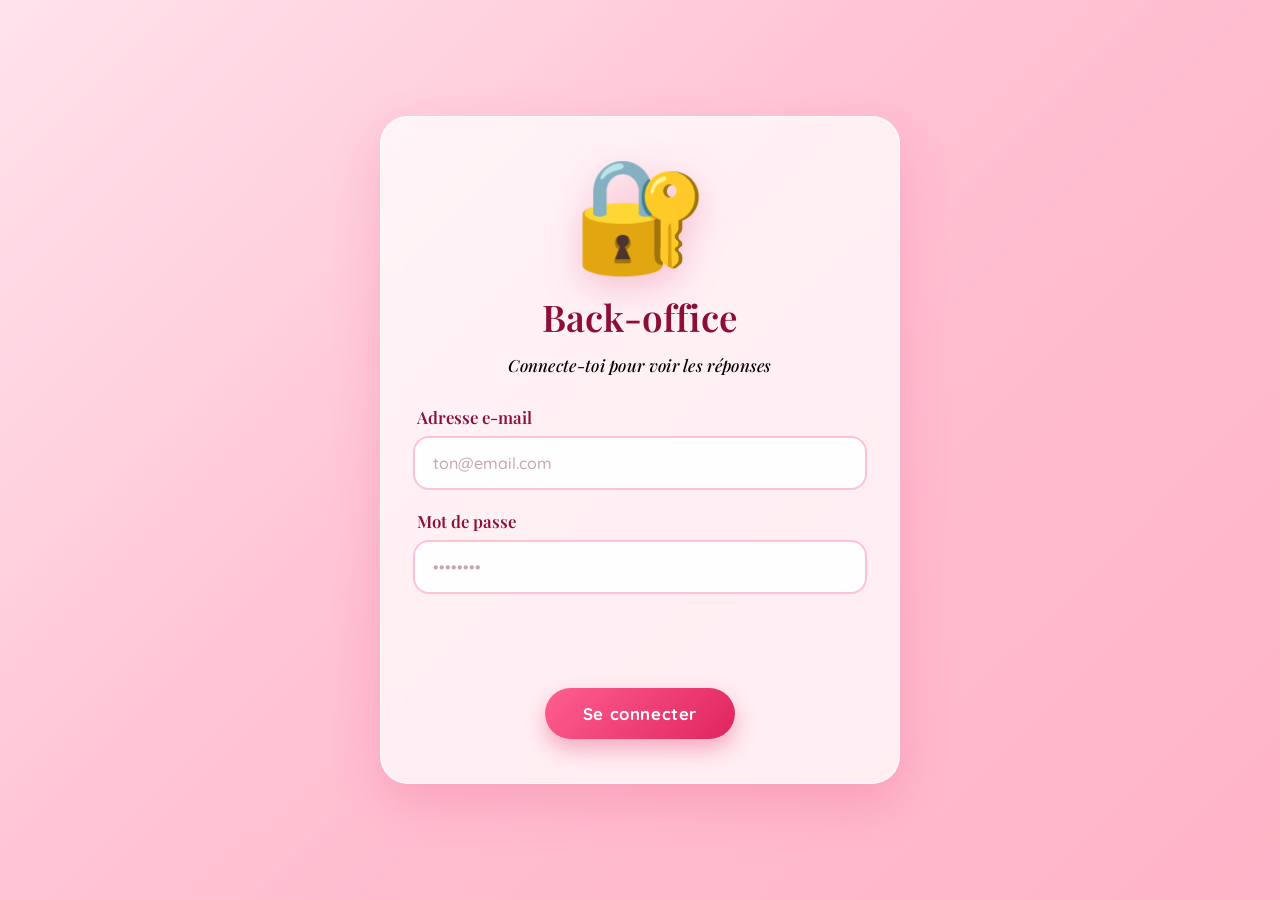
==== admin/index.html @ 44190cdc "Ajout du back-office et du responsive mobile - Tailles fluides, plus de debordement, boutons Oui/Non" ====
<!DOCTYPE html>
<html lang="fr">
<head>
  <meta charset="UTF-8">
  <meta name="viewport" content="width=device-width, initial-scale=1.0">
  <meta name="robots" content="noindex, nofollow">
  <title>Back-office — Irene</title>

  <link rel="preconnect" href="https://fonts.googleapis.com">
  <link rel="preconnect" href="https://fonts.gstatic.com" crossorigin>
  <link href="https://fonts.googleapis.com/css2?family=Playfair+Display:ital,wght@0,500;0,600;1,500&family=Quicksand:wght@400;500;600;700&display=swap" rel="stylesheet">

  <link rel="stylesheet" href="../style.css">
  <link rel="stylesheet" href="admin.css">
</head>
<body class="admin">

  <!-- ===== Connexion ===== -->
  <main class="carte carte-admin" id="ecranConnexion">
    <div class="illustration">
      <span class="emoji emoji-cadenas">🔐</span>
    </div>

    <h1 class="question">Back-office</h1>
    <p class="sous-titre">Connecte-toi pour voir les réponses</p>

    <form class="champs" id="formConnexion">
      <label class="champ" for="email">
        <span class="champ-titre">Adresse e-mail</span>
        <input class="saisie" type="email" id="email" autocomplete="username"
               placeholder="ton@email.com" required>
      </label>

      <label class="champ" for="motdepasse">
        <span class="champ-titre">Mot de passe</span>
        <input class="saisie" type="password" id="motdepasse" autocomplete="current-password"
               placeholder="••••••••" required>
      </label>

      <p class="erreur" id="erreur"></p>

      <div class="boutons">
        <button type="submit" class="btn btn-oui" id="btnConnexion">Se connecter</button>
      </div>
    </form>
  </main>

  <!-- ===== Tableau de bord ===== -->
  <main class="carte carte-admin carte-large cachee" id="ecranTableau">

    <header class="entete-admin">
      <div>
        <h1 class="titre-admin">Les réponses d'Irène</h1>
        <p class="sous-titre-admin" id="compteur">—</p>
      </div>
      <div class="actions-admin">
        <button type="button" class="btn-mini" id="btnRafraichir">↻ Rafraîchir</button>
        <button type="button" class="btn-mini btn-mini-sortie" id="btnDeconnexion">Se déconnecter</button>
      </div>
    </header>

    <div class="stats" id="stats"></div>

    <div class="liste" id="liste"></div>

  </main>

  <script src="../config.js"></script>
  <script src="admin.js"></script>
</body>
</html>
---- style.css ----
/* ---------- Base ---------- */
:root {
  --titre: "Playfair Display", Georgia, "Times New Roman", serif;
  --texte: "Quicksand", "Segoe UI", system-ui, sans-serif;
  --plume: "Great Vibes", "Segoe Script", "Brush Script MT", cursive;
}

* {
  margin: 0;
  padding: 0;
  box-sizing: border-box;
}

html {
  -webkit-text-size-adjust: 100%; /* iOS ne grossit pas le texte tout seul */
}

body {
  min-height: 100vh;
  min-height: 100dvh; /* tient compte des barres de navigation mobiles */
  display: flex;
  align-items: center;
  justify-content: center;
  padding: clamp(14px, 4vw, 24px);
  font-family: var(--texte);
  background: linear-gradient(135deg, #ffe3ec 0%, #ffc2d4 45%, #ffb3c6 100%);
  background-attachment: fixed;
  overflow-x: hidden;   /* jamais de défilement horizontal */
  overflow-y: auto;     /* mais on peut défiler si la carte est haute */
  -webkit-tap-highlight-color: transparent;
}

/* ---------- Carte ---------- */
.carte {
  position: relative;
  z-index: 2;
  width: min(520px, 100%);
  margin: auto;
  padding: clamp(26px, 6vw, 40px) clamp(18px, 5vw, 32px) clamp(30px, 7vw, 44px);
  text-align: center;
  background: rgba(255, 255, 255, 0.75);
  backdrop-filter: blur(10px);
  border: 1px solid rgba(255, 255, 255, 0.9);
  border-radius: 28px;
  box-shadow: 0 20px 50px rgba(224, 36, 94, 0.18);
  animation: apparition 0.7s ease both;
}

@keyframes apparition {
  from { opacity: 0; transform: translateY(24px) scale(0.96); }
  to   { opacity: 1; transform: translateY(0) scale(1); }
}

/* ---------- Pages (on n'en affiche qu'une à la fois) ---------- */
.page {
  display: none;
}

.page.active {
  display: block;
  animation: apparition 0.5s ease both;
}

/* ---------- Image / coeur ---------- */
.illustration {
  margin-bottom: clamp(16px, 4vw, 26px);
}

.coeur {
  width: clamp(96px, 26vw, 140px);
  height: auto;
  filter: drop-shadow(0 10px 18px rgba(224, 36, 94, 0.35));
  animation: battement 1.4s ease-in-out infinite;
  transform-origin: center;
}

@keyframes battement {
  0%, 100% { transform: scale(1); }
  15%      { transform: scale(1.14); }
  30%      { transform: scale(1); }
  45%      { transform: scale(1.09); }
  60%      { transform: scale(1); }
}

/* ---------- Emoji (page 2) ---------- */
.emoji {
  display: inline-block;
  font-size: clamp(72px, 20vw, 110px);
  line-height: 1;
  filter: drop-shadow(0 10px 18px rgba(224, 36, 94, 0.25));
}

.emoji-choc {
  animation: choc 0.6s ease both, sursaut 2.4s ease-in-out 0.6s infinite;
}

/* Le petit "pop" d'arrivée */
@keyframes choc {
  0%   { transform: scale(0.3) rotate(-12deg); opacity: 0; }
  60%  { transform: scale(1.25) rotate(6deg); opacity: 1; }
  80%  { transform: scale(0.95) rotate(-3deg); }
  100% { transform: scale(1) rotate(0deg); }
}

.emoji-calendrier {
  animation: choc 0.6s ease both, balancement 3s ease-in-out 0.6s infinite;
}

@keyframes balancement {
  0%, 100% { transform: rotate(-5deg); }
  50%      { transform: rotate(5deg); }
}

/* Puis il tremble légèrement, comme s'il n'en revenait pas */
@keyframes sursaut {
  0%, 70%, 100% { transform: translateX(0) rotate(0deg); }
  74% { transform: translateX(-5px) rotate(-4deg); }
  78% { transform: translateX(5px) rotate(4deg); }
  82% { transform: translateX(-4px) rotate(-3deg); }
  86% { transform: translateX(4px) rotate(3deg); }
  90% { transform: translateX(0) rotate(0deg); }
}

/* ---------- Textes ---------- */
.question {
  font-family: var(--titre);
  font-weight: 600;
  font-size: clamp(1.6rem, 5.2vw, 2.3rem);
  line-height: 1.3;
  color: #8c0f36;
  letter-spacing: 0.2px;
}

.sous-titre {
  margin-top: 14px;
  font-family: var(--titre);
  font-style: italic;
  font-weight: 500;
  font-size: 1.05rem;
  letter-spacing: 0.3px;
  color: #000;
}

.message {
  margin-top: 22px;
  min-height: 26px;
  font-family: var(--titre);
  font-style: italic;
  font-size: 1.1rem;
  font-weight: 500;
  color: #e0245e;
}

/* ---------- Page finale ---------- */
.titre-final {
  font-family: var(--titre);
  font-style: italic;
  font-weight: 500;
  font-size: clamp(1.5rem, 4.8vw, 2.05rem);
  line-height: 1.35;
  color: #8c0f36;
  letter-spacing: 0.2px;
}

.rdv-final {
  margin-top: 16px;
  font-size: 1.08rem;
  line-height: 1.6;
  color: #45142a;
}

.rdv-final strong {
  font-family: var(--titre);
  font-weight: 600;
  font-size: 1.15em;
  color: #e0245e;
  white-space: nowrap;
}

.rdv-programme {
  margin-top: 8px;
  font-size: 0.98rem;
  color: #a06b81;
}

.separateur {
  margin: 26px auto;
  width: 100%;
  display: flex;
  align-items: center;
  gap: 14px;
  font-size: 1rem;
  color: #e0245e;
}

.separateur::before,
.separateur::after {
  content: "";
  flex: 1;
  height: 1px;
  background: linear-gradient(to right, transparent, #ffb3c6, transparent);
}

.mot-amour {
  font-family: var(--titre);
  font-style: italic;
  font-size: 1.02rem;
  line-height: 1.75;
  color: #6b2540;
}

.signature {
  margin-top: 26px;
  font-family: var(--plume);
  font-size: clamp(2.2rem, 8vw, 2.9rem);
  line-height: 1.2;
  color: #e0245e;
  transform: rotate(-4deg);
}

.emoji-lettre {
  animation: choc 0.6s ease both, flottement 3.2s ease-in-out 0.6s infinite;
}

@keyframes flottement {
  0%, 100% { transform: translateY(0) rotate(-3deg); }
  50%      { transform: translateY(-10px) rotate(3deg); }
}

/* ---------- Champs du rendez-vous (page 3) ---------- */
.champs {
  margin-top: 30px;
  display: flex;
  flex-direction: column;
  gap: 20px;
  text-align: left;
}

.champ {
  display: block;
}

.champ-titre {
  display: block;
  margin-bottom: 8px;
  padding-left: 4px;
  font-family: var(--titre);
  font-size: 1.05rem;
  font-weight: 600;
  color: #8c0f36;
}

.selecteur {
  width: 100%;
  max-width: 100%;
  padding: 15px 46px 15px 18px;
  font-family: var(--texte);
  font-size: 16px; /* 16px minimum : évite le zoom automatique sur iOS */
  touch-action: manipulation;
  font-weight: 600;
  color: #45142a;
  background-color: rgba(255, 255, 255, 0.9);
  background-image: url("data:image/svg+xml;charset=utf8,%3Csvg xmlns='http://www.w3.org/2000/svg' viewBox='0 0 24 24' fill='none' stroke='%23e0245e' stroke-width='2.5' stroke-linecap='round' stroke-linejoin='round'%3E%3Cpolyline points='6 9 12 15 18 9'/%3E%3C/svg%3E");
  background-repeat: no-repeat;
  background-position: right 18px center;
  background-size: 18px;
  border: 2px solid #ffc2d4;
  border-radius: 16px;
  cursor: pointer;
  appearance: none;
  -webkit-appearance: none;
  transition: border-color 0.2s ease, box-shadow 0.2s ease, transform 0.2s ease;
}

.selecteur:hover {
  border-color: #ff8fb1;
  transform: translateY(-2px);
}

.selecteur:focus {
  outline: none;
  border-color: #e0245e;
  box-shadow: 0 0 0 4px rgba(224, 36, 94, 0.15);
}

/* Tant que rien n'est choisi, le texte reste gris clair */
.selecteur.vide {
  color: #9b8a92;
  font-weight: 500;
}

.selecteur option {
  color: #45142a;
  font-weight: 500;
}

.recap {
  margin-top: 24px;
  min-height: 26px;
  font-family: var(--titre);
  font-style: italic;
  font-size: 1.1rem;
  color: #e0245e;
}

/* ---------- Cartes d'ambiance (page 4) ---------- */
.ambiances {
  margin-top: clamp(20px, 5vw, 28px);
  display: grid;
  grid-template-columns: repeat(2, minmax(0, 1fr));
  gap: clamp(10px, 3vw, 16px);
}

.ambiance {
  display: flex;
  flex-direction: column;
  align-items: center;
  gap: 8px;
  padding: clamp(16px, 4vw, 22px) clamp(8px, 2.5vw, 12px) clamp(14px, 3.5vw, 18px);
  font-family: var(--texte);
  text-align: center;
  touch-action: manipulation;
  background: rgba(255, 255, 255, 0.88);
  border: 2px solid rgba(255, 194, 212, 0.9);
  border-radius: 22px;
  cursor: pointer;
  box-shadow: 0 8px 18px rgba(224, 36, 94, 0.1);
  transition: transform 0.22s ease, box-shadow 0.22s ease,
              border-color 0.22s ease, background 0.22s ease;
}

.ambiance:hover {
  transform: translateY(-5px);
  border-color: #ff8fb1;
  box-shadow: 0 16px 28px rgba(224, 36, 94, 0.2);
}

.ambiance:active {
  transform: translateY(-2px) scale(0.98);
}

.ambiance-icone {
  font-size: clamp(30px, 9vw, 40px);
  line-height: 1;
  transition: transform 0.22s ease;
}

.ambiance:hover .ambiance-icone {
  transform: scale(1.15) rotate(-6deg);
}

.ambiance-nom {
  font-family: var(--titre);
  font-weight: 600;
  font-size: clamp(0.9rem, 3.4vw, 1rem);
  color: #8c0f36;
  line-height: 1.25;
  overflow-wrap: break-word;
}

.ambiance-desc {
  font-size: clamp(0.74rem, 2.8vw, 0.82rem);
  color: #a06b81;
  overflow-wrap: break-word;
}

/* Carte choisie */
.ambiance.choisie {
  position: relative;
  border-color: #e0245e;
  background: linear-gradient(160deg, #fff, #ffe3ec);
  box-shadow: 0 14px 30px rgba(224, 36, 94, 0.28);
  transform: translateY(-4px);
}

.ambiance.choisie::after {
  content: "✓";
  position: absolute;
  top: 8px;
  right: 10px;
  width: 24px;
  height: 24px;
  display: grid;
  place-items: center;
  font-size: 0.85rem;
  font-weight: 700;
  color: #fff;
  background: #e0245e;
  border-radius: 50%;
  animation: apparition 0.3s ease both;
}

.emoji-envie {
  animation: choc 0.6s ease both, scintillement 2.6s ease-in-out 0.6s infinite;
}

@keyframes scintillement {
  0%, 100% { transform: scale(1) rotate(0deg); opacity: 1; }
  50%      { transform: scale(1.12) rotate(8deg); opacity: 0.85; }
}

/* ---------- Boutons ---------- */
.boutons {
  margin-top: 32px;
  display: flex;
  align-items: center;
  gap: clamp(8px, 3vw, 18px);
  justify-content: center;
  flex-wrap: nowrap; /* "Oui" et "Non" restent toujours côte à côte */
}

/* Couloir dans lequel le bouton "Non" glisse (il ne sort jamais de la ligne) */
.piste {
  position: relative;
  display: block;
  flex: 1 1 auto;
  min-width: 108px;
  max-width: 240px;
  height: 52px;
}

.boutons .btn-oui {
  flex: 0 0 auto; /* le "Oui" garde toujours sa taille */
}

.piste .btn-non {
  position: absolute;
  top: 0;
  left: 0;
  white-space: nowrap;
}

.btn {
  padding: 15px clamp(22px, 6vw, 38px);
  font-family: var(--texte);
  font-size: clamp(0.95rem, 3.4vw, 1.05rem);
  font-weight: 700;
  letter-spacing: 0.6px;
  color: #fff;
  border: none;
  border-radius: 999px;
  cursor: pointer;
  white-space: nowrap;
  touch-action: manipulation; /* pas de zoom au double-tap */
  transition: transform 0.2s ease, box-shadow 0.2s ease, background 0.2s ease;
}

.btn-oui {
  background: linear-gradient(135deg, #ff5f8f, #e0245e);
  box-shadow: 0 10px 22px rgba(224, 36, 94, 0.35);
}

.btn-oui:hover {
  transform: scale(1.09);
  box-shadow: 0 14px 30px rgba(224, 36, 94, 0.45);
}

.btn-oui:active {
  transform: scale(0.98);
}

/* Bouton en attente (ex : tant que le jour et l'heure ne sont pas choisis) */
.btn:disabled {
  opacity: 0.45;
  cursor: not-allowed;
  filter: saturate(0.5);
}

.btn:disabled:hover {
  transform: none;
  box-shadow: 0 10px 22px rgba(224, 36, 94, 0.2);
}

.btn-non {
  background: linear-gradient(135deg, #9aa4b2, #6b7280);
  box-shadow: 0 10px 22px rgba(107, 114, 128, 0.3);
  padding: 15px clamp(18px, 5vw, 32px);
  transition: transform 0.24s cubic-bezier(0.22, 1.25, 0.36, 1),
              background 0.3s ease;
  will-change: transform;
}

/* Petite secousse quand il esquive */
.btn-non.tremble {
  animation: tremblement 0.4s ease;
}

@keyframes tremblement {
  0%, 100% { filter: none; }
  50%      { filter: brightness(1.25); }
}

/* ---------- Bulles / coeurs de fond ---------- */
.bulles {
  position: fixed;
  inset: 0;
  pointer-events: none;
  z-index: 1;
}

.bulle {
  position: absolute;
  bottom: -60px;
  font-size: 22px;
  opacity: 0;
  animation: montee linear infinite;
}

@keyframes montee {
  0%   { transform: translateY(0) rotate(0deg); opacity: 0; }
  10%  { opacity: 0.75; }
  90%  { opacity: 0.4; }
  100% { transform: translateY(-110vh) rotate(320deg); opacity: 0; }
}

/* ---------- Accessibilité mouvement réduit ---------- */
@media (prefers-reduced-motion: reduce) {
  .coeur { animation: none; }
  .emoji-choc,
  .emoji-calendrier,
  .emoji-envie,
  .emoji-lettre { animation: none; }
  .bulle { display: none; }
}

/* ---------- Écrans tactiles : pas d'effet de survol collant ---------- */
@media (hover: none) {
  .btn-oui:hover,
  .selecteur:hover { transform: none; }

  .ambiance:hover {
    transform: none;
    border-color: rgba(255, 194, 212, 0.9);
    box-shadow: 0 8px 18px rgba(224, 36, 94, 0.1);
  }

  .ambiance:hover .ambiance-icone { transform: none; }

  /* La carte choisie garde bien son relief */
  .ambiance.choisie:hover {
    border-color: #e0245e;
    transform: translateY(-4px);
    box-shadow: 0 14px 30px rgba(224, 36, 94, 0.28);
  }
}

/* ---------- Petits téléphones ---------- */
@media (max-width: 400px) {
  .carte { border-radius: 22px; }

  .boutons { gap: 8px; }
  .piste { min-width: 96px; }
  .btn { padding: 14px 18px; letter-spacing: 0.2px; }

  .champs { gap: 16px; }
  .separateur { margin: 20px auto; }
  .signature { margin-top: 20px; }
}

/* ---------- Écrans très bas (téléphone à l'horizontale) ---------- */
@media (max-height: 560px) {
  body { align-items: flex-start; }
  .illustration { margin-bottom: 12px; }
  .emoji { font-size: 62px; }
  .coeur { width: 84px; }
}
---- admin/admin.css ----
/* ---------- Back-office : réutilise le style du site, en plus sobre ---------- */

body.admin {
  align-items: flex-start;
  padding: clamp(16px, 4vw, 40px) clamp(14px, 4vw, 24px);
}

.carte-admin {
  margin: auto;
}

.carte-large {
  width: min(880px, 100%);
  text-align: left;
}

.cachee {
  display: none !important;
}

/* ---------- Connexion ---------- */
.saisie {
  width: 100%;
  padding: 15px 18px;
  font-family: var(--texte);
  font-size: 16px;
  font-weight: 600;
  color: #45142a;
  background-color: rgba(255, 255, 255, 0.9);
  border: 2px solid #ffc2d4;
  border-radius: 16px;
  transition: border-color 0.2s ease, box-shadow 0.2s ease;
}

.saisie::placeholder {
  color: #c4a5b1;
  font-weight: 500;
}

.saisie:focus {
  outline: none;
  border-color: #e0245e;
  box-shadow: 0 0 0 4px rgba(224, 36, 94, 0.15);
}

.erreur {
  min-height: 22px;
  font-size: 0.92rem;
  font-weight: 600;
  color: #c0173f;
  text-align: center;
}

.emoji-cadenas {
  animation: choc 0.6s ease both;
}

/* ---------- Entête du tableau de bord ---------- */
.entete-admin {
  display: flex;
  align-items: flex-start;
  justify-content: space-between;
  gap: 16px;
  flex-wrap: wrap;
  padding-bottom: 20px;
  border-bottom: 1px solid rgba(224, 36, 94, 0.15);
}

.titre-admin {
  font-family: var(--titre);
  font-weight: 600;
  font-size: clamp(1.35rem, 4.5vw, 1.8rem);
  color: #8c0f36;
}

.sous-titre-admin {
  margin-top: 4px;
  font-size: 0.92rem;
  color: #a06b81;
}

.actions-admin {
  display: flex;
  gap: 8px;
  flex-wrap: wrap;
}

.btn-mini {
  padding: 9px 16px;
  font-family: var(--texte);
  font-size: 0.86rem;
  font-weight: 700;
  color: #e0245e;
  background: rgba(255, 255, 255, 0.9);
  border: 2px solid #ffc2d4;
  border-radius: 999px;
  cursor: pointer;
  white-space: nowrap;
  touch-action: manipulation;
  transition: transform 0.2s ease, border-color 0.2s ease, background 0.2s ease;
}

.btn-mini:hover {
  transform: translateY(-2px);
  border-color: #ff8fb1;
  background: #fff;
}

.btn-mini-sortie {
  color: #6b7280;
  border-color: #d9dde3;
}

.btn-mini:disabled {
  opacity: 0.5;
  cursor: wait;
  transform: none;
}

/* ---------- Statistiques ---------- */
.stats {
  display: grid;
  grid-template-columns: repeat(auto-fit, minmax(140px, 1fr));
  gap: 12px;
  margin-top: 22px;
}

.stat {
  padding: 16px 14px;
  background: rgba(255, 255, 255, 0.85);
  border: 1px solid rgba(255, 194, 212, 0.9);
  border-radius: 18px;
  text-align: center;
}

.stat-valeur {
  display: block;
  font-family: var(--titre);
  font-weight: 600;
  font-size: clamp(1.2rem, 4vw, 1.5rem);
  color: #e0245e;
  line-height: 1.2;
  overflow-wrap: break-word;
}

.stat-nom {
  display: block;
  margin-top: 4px;
  font-size: 0.78rem;
  letter-spacing: 0.4px;
  text-transform: uppercase;
  color: #a06b81;
}

/* ---------- Liste des réponses ---------- */
.liste {
  margin-top: 22px;
  display: flex;
  flex-direction: column;
  gap: 14px;
}

.reponse {
  padding: 18px 18px 16px;
  background: rgba(255, 255, 255, 0.9);
  border: 1px solid rgba(255, 194, 212, 0.9);
  border-left: 4px solid #e0245e;
  border-radius: 18px;
  box-shadow: 0 6px 16px rgba(224, 36, 94, 0.08);
}

.reponse-date {
  font-size: 0.82rem;
  color: #a06b81;
}

.reponse-rdv {
  margin-top: 6px;
  font-family: var(--titre);
  font-weight: 600;
  font-size: clamp(1.05rem, 3.6vw, 1.25rem);
  color: #8c0f36;
}

.reponse-details {
  margin-top: 12px;
  display: flex;
  gap: 8px;
  flex-wrap: wrap;
}

.etiquette {
  padding: 6px 13px;
  font-size: 0.84rem;
  font-weight: 600;
  color: #8c0f36;
  background: #ffe3ec;
  border-radius: 999px;
}

.etiquette-gris {
  color: #5b6472;
  background: #eef0f3;
  font-weight: 500;
}

.vide-message {
  padding: 40px 20px;
  text-align: center;
  font-family: var(--titre);
  font-style: italic;
  font-size: 1.05rem;
  color: #a06b81;
}

@media (max-width: 480px) {
  .entete-admin { flex-direction: column; }
  .actions-admin { width: 100%; }
  .btn-mini { flex: 1; }
}
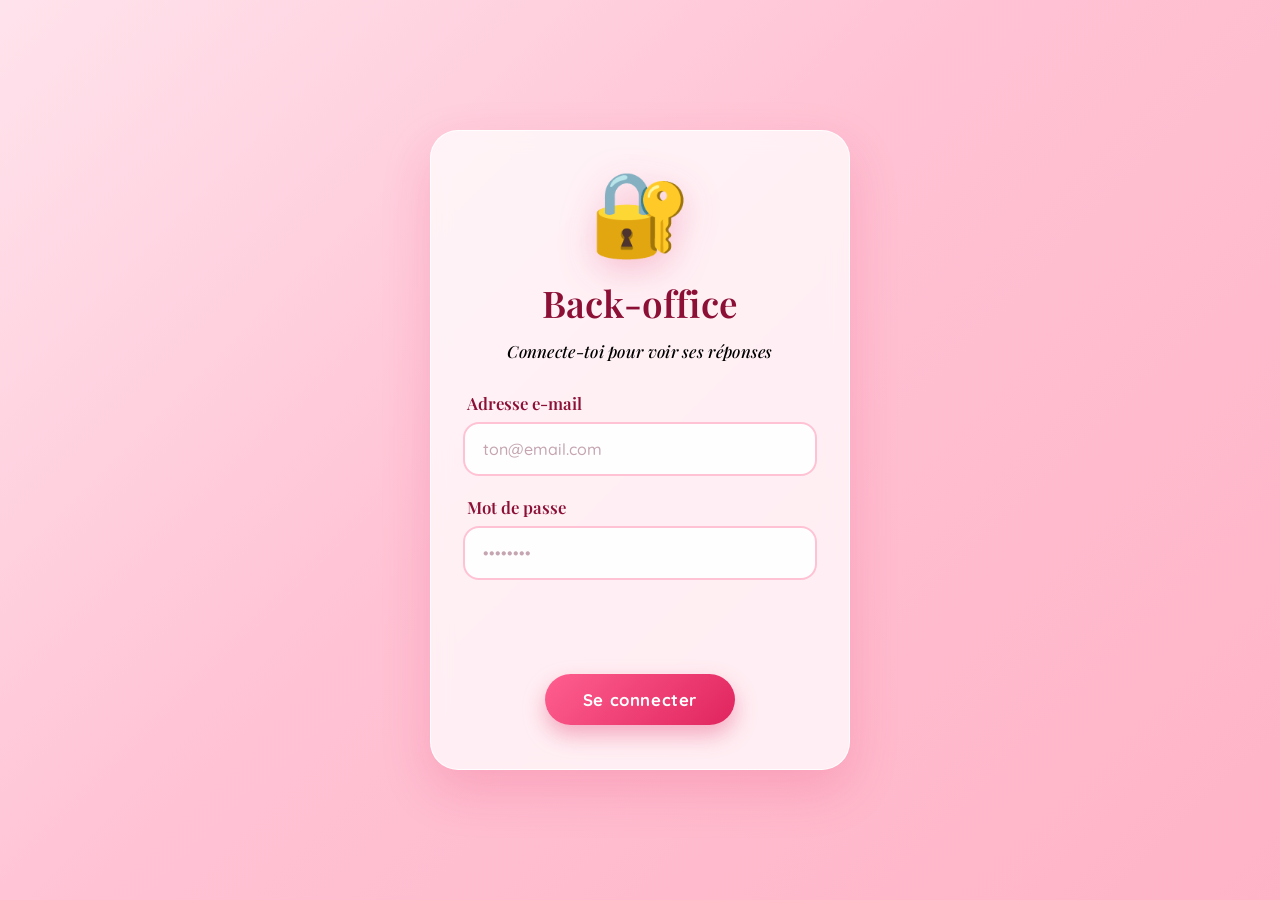
==== commit f0731059: "Back-office : ecran de connexion centre et vrai tableau de bord - Connexion isolee et centree vertic" ====
--- a/admin/index.html
+++ b/admin/index.html
@@ -15,55 +15,94 @@
 </head>
 <body class="admin">
 
-  <!-- ===== Connexion ===== -->
-  <main class="carte carte-admin" id="ecranConnexion">
-    <div class="illustration">
-      <span class="emoji emoji-cadenas">🔐</span>
-    </div>
+  <!-- ===================== CONNEXION (centrée) ===================== -->
+  <div class="ecran-connexion" id="ecranConnexion">
+    <main class="carte carte-connexion">
 
-    <h1 class="question">Back-office</h1>
-    <p class="sous-titre">Connecte-toi pour voir les réponses</p>
+      <div class="illustration">
+        <span class="emoji emoji-cadenas">🔐</span>
+      </div>
 
-    <form class="champs" id="formConnexion">
-      <label class="champ" for="email">
-        <span class="champ-titre">Adresse e-mail</span>
-        <input class="saisie" type="email" id="email" autocomplete="username"
-               placeholder="ton@email.com" required>
-      </label>
+      <h1 class="question">Back-office</h1>
+      <p class="sous-titre">Connecte-toi pour voir ses réponses</p>
 
-      <label class="champ" for="motdepasse">
-        <span class="champ-titre">Mot de passe</span>
-        <input class="saisie" type="password" id="motdepasse" autocomplete="current-password"
-               placeholder="••••••••" required>
-      </label>
+      <form class="champs" id="formConnexion">
+        <label class="champ" for="email">
+          <span class="champ-titre">Adresse e-mail</span>
+          <input class="saisie" type="email" id="email" autocomplete="username"
+                 placeholder="ton@email.com" required>
+        </label>
 
-      <p class="erreur" id="erreur"></p>
+        <label class="champ" for="motdepasse">
+          <span class="champ-titre">Mot de passe</span>
+          <input class="saisie" type="password" id="motdepasse" autocomplete="current-password"
+                 placeholder="••••••••" required>
+        </label>
 
-      <div class="boutons">
-        <button type="submit" class="btn btn-oui" id="btnConnexion">Se connecter</button>
+        <p class="erreur" id="erreur"></p>
+
+        <div class="boutons">
+          <button type="submit" class="btn btn-oui" id="btnConnexion">Se connecter</button>
+        </div>
+      </form>
+
+    </main>
+  </div>
+
+  <!-- ===================== DASHBOARD ===================== -->
+  <div class="tableau-bord cachee" id="ecranTableau">
+
+    <header class="barre">
+      <div class="marque">
+        <span class="marque-icone">💌</span>
+        <span class="marque-texte">Irene<span class="marque-fin"> — back-office</span></span>
       </div>
-    </form>
-  </main>
 
-  <!-- ===== Tableau de bord ===== -->
-  <main class="carte carte-admin carte-large cachee" id="ecranTableau">
-
-    <header class="entete-admin">
-      <div>
-        <h1 class="titre-admin">Les réponses d'Irène</h1>
-        <p class="sous-titre-admin" id="compteur">—</p>
-      </div>
-      <div class="actions-admin">
+      <div class="barre-actions">
+        <span class="compte" id="compteConnecte"></span>
         <button type="button" class="btn-mini" id="btnRafraichir">↻ Rafraîchir</button>
-        <button type="button" class="btn-mini btn-mini-sortie" id="btnDeconnexion">Se déconnecter</button>
+        <button type="button" class="btn-mini btn-mini-sortie" id="btnDeconnexion">Déconnexion</button>
       </div>
     </header>
 
-    <div class="stats" id="stats"></div>
+    <main class="contenu">
 
-    <div class="liste" id="liste"></div>
+      <div class="accueil">
+        <h1 class="titre-tableau">Les réponses d'Irène</h1>
+        <p class="sous-titre-tableau" id="compteur">—</p>
+      </div>
 
-  </main>
+      <section class="stats" id="stats"></section>
+
+      <section class="panneau">
+        <div class="panneau-entete">
+          <h2 class="panneau-titre">Détail des parties</h2>
+          <span class="pastille" id="pastilleTotal">0</span>
+        </div>
+
+        <div class="tableau-conteneur">
+          <table class="tableau">
+            <thead>
+              <tr>
+                <th>Quand</th>
+                <th>Jour choisi</th>
+                <th>Heure</th>
+                <th>Ambiance</th>
+                <th>Tentatives « Non »</th>
+                <th>Appareil</th>
+              </tr>
+            </thead>
+            <tbody id="lignes"></tbody>
+          </table>
+        </div>
+
+        <p class="vide-message cachee" id="vide">
+          Elle n'a pas encore terminé le quiz... patience 💗
+        </p>
+      </section>
+
+    </main>
+  </div>
 
   <script src="../config.js"></script>
   <script src="admin.js"></script>
--- a/admin/admin.css
+++ b/admin/admin.css
@@ -1,24 +1,31 @@
-/* ---------- Back-office : réutilise le style du site, en plus sobre ---------- */
-
-body.admin {
-  align-items: flex-start;
-  padding: clamp(16px, 4vw, 40px) clamp(14px, 4vw, 24px);
-}
-
-.carte-admin {
-  margin: auto;
-}
-
-.carte-large {
-  width: min(880px, 100%);
-  text-align: left;
-}
+/* =========================================================
+   Back-office : un écran de connexion centré,
+   puis un vrai tableau de bord plein écran.
+   ========================================================= */
 
 .cachee {
   display: none !important;
 }
 
-/* ---------- Connexion ---------- */
+/* ---------- Écran de connexion (parfaitement centré) ---------- */
+body.admin {
+  display: block;
+  padding: 0;
+}
+
+.ecran-connexion {
+  min-height: 100vh;
+  min-height: 100dvh;
+  display: flex;
+  align-items: center;
+  justify-content: center;
+  padding: clamp(14px, 4vw, 24px);
+}
+
+.carte-connexion {
+  width: min(420px, 100%);
+}
+
 .saisie {
   width: 100%;
   padding: 15px 18px;
@@ -52,37 +59,73 @@
 }
 
 .emoji-cadenas {
+  font-size: clamp(58px, 16vw, 82px);
   animation: choc 0.6s ease both;
 }
 
-/* ---------- Entête du tableau de bord ---------- */
-.entete-admin {
+/* =========================================================
+   Tableau de bord
+   ========================================================= */
+
+/* Une fois connecté, le fond redevient sobre : on lit des données */
+body.admin.connecte {
+  background: #fdf4f7;
+}
+
+.tableau-bord {
+  min-height: 100vh;
+  min-height: 100dvh;
+}
+
+/* ---------- Barre du haut ---------- */
+.barre {
+  position: sticky;
+  top: 0;
+  z-index: 20;
   display: flex;
-  align-items: flex-start;
+  align-items: center;
   justify-content: space-between;
   gap: 16px;
   flex-wrap: wrap;
-  padding-bottom: 20px;
-  border-bottom: 1px solid rgba(224, 36, 94, 0.15);
-}
-
-.titre-admin {
-  font-family: var(--titre);
-  font-weight: 600;
-  font-size: clamp(1.35rem, 4.5vw, 1.8rem);
-  color: #8c0f36;
-}
-
-.sous-titre-admin {
-  margin-top: 4px;
-  font-size: 0.92rem;
-  color: #a06b81;
-}
-
-.actions-admin {
+  padding: 14px clamp(16px, 4vw, 34px);
+  background: rgba(255, 255, 255, 0.85);
+  backdrop-filter: blur(12px);
+  border-bottom: 1px solid rgba(224, 36, 94, 0.12);
+}
+
+.marque {
   display: flex;
+  align-items: center;
+  gap: 10px;
+  font-family: var(--titre);
+  font-weight: 600;
+  font-size: 1.1rem;
+  color: #8c0f36;
+}
+
+.marque-icone {
+  font-size: 1.4rem;
+}
+
+.marque-fin {
+  color: #c98da3;
+  font-weight: 500;
+}
+
+.barre-actions {
+  display: flex;
+  align-items: center;
   gap: 8px;
   flex-wrap: wrap;
+}
+
+.compte {
+  padding: 7px 14px;
+  font-size: 0.82rem;
+  font-weight: 600;
+  color: #8c0f36;
+  background: #ffe3ec;
+  border-radius: 999px;
 }
 
 .btn-mini {
@@ -91,7 +134,7 @@
   font-size: 0.86rem;
   font-weight: 700;
   color: #e0245e;
-  background: rgba(255, 255, 255, 0.9);
+  background: #fff;
   border: 2px solid #ffc2d4;
   border-radius: 999px;
   cursor: pointer;
@@ -103,12 +146,11 @@
 .btn-mini:hover {
   transform: translateY(-2px);
   border-color: #ff8fb1;
-  background: #fff;
 }
 
 .btn-mini-sortie {
   color: #6b7280;
-  border-color: #d9dde3;
+  border-color: #dfe3e8;
 }
 
 .btn-mini:disabled {
@@ -117,82 +159,180 @@
   transform: none;
 }
 
-/* ---------- Statistiques ---------- */
+/* ---------- Contenu ---------- */
+.contenu {
+  width: min(1080px, 100%);
+  margin: 0 auto;
+  padding: clamp(22px, 5vw, 38px) clamp(16px, 4vw, 34px) 60px;
+}
+
+.accueil {
+  margin-bottom: 24px;
+}
+
+.titre-tableau {
+  font-family: var(--titre);
+  font-weight: 600;
+  font-size: clamp(1.5rem, 5vw, 2.1rem);
+  color: #8c0f36;
+}
+
+.sous-titre-tableau {
+  margin-top: 6px;
+  font-size: 0.95rem;
+  color: #a06b81;
+}
+
+/* ---------- Cartes de statistiques ---------- */
 .stats {
   display: grid;
-  grid-template-columns: repeat(auto-fit, minmax(140px, 1fr));
-  gap: 12px;
-  margin-top: 22px;
+  grid-template-columns: repeat(auto-fit, minmax(160px, 1fr));
+  gap: clamp(10px, 2.5vw, 16px);
 }
 
 .stat {
-  padding: 16px 14px;
-  background: rgba(255, 255, 255, 0.85);
-  border: 1px solid rgba(255, 194, 212, 0.9);
-  border-radius: 18px;
-  text-align: center;
+  position: relative;
+  padding: 18px 18px 16px;
+  background: #fff;
+  border: 1px solid rgba(255, 194, 212, 0.8);
+  border-radius: 20px;
+  box-shadow: 0 6px 16px rgba(224, 36, 94, 0.07);
+  overflow: hidden;
+}
+
+.stat::before {
+  content: "";
+  position: absolute;
+  inset: 0 auto 0 0;
+  width: 4px;
+  background: linear-gradient(#ff8fb1, #e0245e);
+}
+
+.stat-icone {
+  font-size: 1.1rem;
+}
+
+.stat-nom {
+  display: block;
+  margin-top: 2px;
+  font-size: 0.74rem;
+  font-weight: 700;
+  letter-spacing: 0.6px;
+  text-transform: uppercase;
+  color: #b8879a;
 }
 
 .stat-valeur {
   display: block;
-  font-family: var(--titre);
-  font-weight: 600;
-  font-size: clamp(1.2rem, 4vw, 1.5rem);
-  color: #e0245e;
+  margin-top: 6px;
+  font-family: var(--titre);
+  font-weight: 600;
+  font-size: clamp(1.25rem, 4vw, 1.6rem);
   line-height: 1.2;
+  color: #8c0f36;
   overflow-wrap: break-word;
 }
 
-.stat-nom {
-  display: block;
-  margin-top: 4px;
-  font-size: 0.78rem;
-  letter-spacing: 0.4px;
+/* ---------- Panneau du tableau ---------- */
+.panneau {
+  margin-top: clamp(18px, 4vw, 26px);
+  background: #fff;
+  border: 1px solid rgba(255, 194, 212, 0.8);
+  border-radius: 22px;
+  box-shadow: 0 8px 24px rgba(224, 36, 94, 0.07);
+  overflow: hidden;
+}
+
+.panneau-entete {
+  display: flex;
+  align-items: center;
+  justify-content: space-between;
+  gap: 12px;
+  padding: 18px 22px;
+  border-bottom: 1px solid rgba(224, 36, 94, 0.1);
+}
+
+.panneau-titre {
+  font-family: var(--titre);
+  font-weight: 600;
+  font-size: 1.15rem;
+  color: #8c0f36;
+}
+
+.pastille {
+  min-width: 30px;
+  padding: 4px 11px;
+  font-size: 0.85rem;
+  font-weight: 700;
+  text-align: center;
+  color: #fff;
+  background: linear-gradient(135deg, #ff5f8f, #e0245e);
+  border-radius: 999px;
+}
+
+.tableau-conteneur {
+  overflow-x: auto;
+}
+
+.tableau {
+  width: 100%;
+  border-collapse: collapse;
+  font-size: 0.92rem;
+}
+
+.tableau th {
+  padding: 13px 22px;
+  font-size: 0.74rem;
+  font-weight: 700;
+  letter-spacing: 0.6px;
   text-transform: uppercase;
+  text-align: left;
+  white-space: nowrap;
+  color: #b8879a;
+  background: #fff7fa;
+  border-bottom: 1px solid rgba(224, 36, 94, 0.1);
+}
+
+.tableau td {
+  padding: 15px 22px;
+  color: #45142a;
+  border-bottom: 1px solid rgba(224, 36, 94, 0.07);
+  vertical-align: middle;
+}
+
+.tableau tbody tr:last-child td {
+  border-bottom: none;
+}
+
+.tableau tbody tr {
+  transition: background 0.15s ease;
+}
+
+.tableau tbody tr:hover {
+  background: #fff7fa;
+}
+
+.cellule-date,
+.cellule-appareil {
   color: #a06b81;
-}
-
-/* ---------- Liste des réponses ---------- */
-.liste {
-  margin-top: 22px;
-  display: flex;
-  flex-direction: column;
-  gap: 14px;
-}
-
-.reponse {
-  padding: 18px 18px 16px;
-  background: rgba(255, 255, 255, 0.9);
-  border: 1px solid rgba(255, 194, 212, 0.9);
-  border-left: 4px solid #e0245e;
-  border-radius: 18px;
-  box-shadow: 0 6px 16px rgba(224, 36, 94, 0.08);
-}
-
-.reponse-date {
-  font-size: 0.82rem;
-  color: #a06b81;
-}
-
-.reponse-rdv {
-  margin-top: 6px;
-  font-family: var(--titre);
-  font-weight: 600;
-  font-size: clamp(1.05rem, 3.6vw, 1.25rem);
-  color: #8c0f36;
-}
-
-.reponse-details {
-  margin-top: 12px;
-  display: flex;
-  gap: 8px;
-  flex-wrap: wrap;
+  font-size: 0.86rem;
+  white-space: nowrap;
+}
+
+.cellule-forte {
+  font-family: var(--titre);
+  font-weight: 600;
+  font-size: 1.02rem;
+  color: #8c0f36;
+  white-space: nowrap;
 }
 
 .etiquette {
+  display: inline-block;
   padding: 6px 13px;
   font-size: 0.84rem;
   font-weight: 600;
+  white-space: nowrap;
   color: #8c0f36;
   background: #ffe3ec;
   border-radius: 999px;
@@ -205,7 +345,7 @@
 }
 
 .vide-message {
-  padding: 40px 20px;
+  padding: 46px 20px;
   text-align: center;
   font-family: var(--titre);
   font-style: italic;
@@ -213,8 +353,77 @@
   color: #a06b81;
 }
 
-@media (max-width: 480px) {
-  .entete-admin { flex-direction: column; }
-  .actions-admin { width: 100%; }
-  .btn-mini { flex: 1; }
-}
+/* =========================================================
+   Mobile : le tableau devient une pile de fiches
+   ========================================================= */
+@media (max-width: 700px) {
+  .marque-fin { display: none; }
+  .compte { display: none; }
+
+  .barre { padding: 12px 16px; }
+  .barre-actions { flex: 1; justify-content: flex-end; }
+
+  .tableau thead { display: none; }
+
+  .tableau,
+  .tableau tbody,
+  .tableau tr,
+  .tableau td {
+    display: block;
+    width: 100%;
+  }
+
+  .tableau tr {
+    padding: 16px 18px;
+    border-bottom: 1px solid rgba(224, 36, 94, 0.1);
+  }
+
+  .tableau tbody tr:last-child {
+    border-bottom: none;
+  }
+
+  .tableau td {
+    display: flex;
+    align-items: center;
+    justify-content: space-between;
+    gap: 14px;
+    padding: 7px 0;
+    border: none;
+    text-align: right;
+  }
+
+  /* Le nom de la colonne réapparaît à gauche de la valeur */
+  .tableau td::before {
+    content: attr(data-colonne);
+    flex: 0 0 auto;
+    font-size: 0.72rem;
+    font-weight: 700;
+    letter-spacing: 0.5px;
+    text-transform: uppercase;
+    text-align: left;
+    color: #b8879a;
+  }
+
+  .tableau td.cellule-date {
+    justify-content: flex-start;
+    padding-bottom: 10px;
+    margin-bottom: 4px;
+    border-bottom: 1px dashed rgba(224, 36, 94, 0.15);
+  }
+
+  .tableau td.cellule-date::before {
+    display: none;
+  }
+
+  /* L'appareil ferme la fiche, comme une petite mention discrète */
+  .tableau td.cellule-appareil {
+    justify-content: flex-start;
+    padding-top: 10px;
+    margin-top: 4px;
+    border-top: 1px dashed rgba(224, 36, 94, 0.15);
+  }
+
+  .tableau td.cellule-appareil::before {
+    display: none;
+  }
+}
